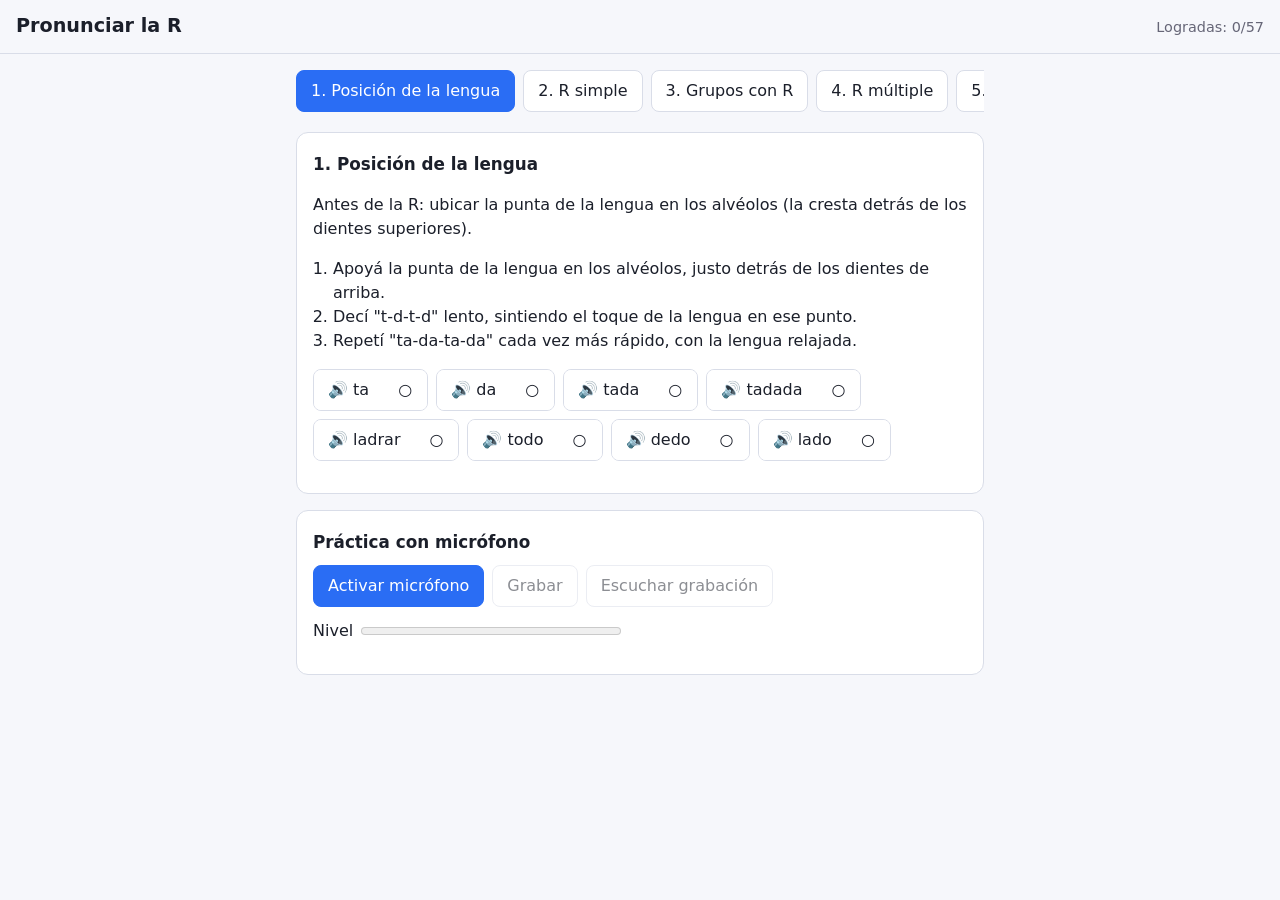
==== app/index.html @ efc909ca "Add PWA MVP for practicing R pronunciation Lessons from tongue position to rolled R and phrases, TTS" ====
<!doctype html>
<html lang="es">
<head>
<meta charset="utf-8">
<meta name="viewport" content="width=device-width, initial-scale=1">
<title>Pronunciar la R</title>
<meta name="theme-color" content="#2a6df4">
<link rel="manifest" href="manifest.webmanifest">
<link rel="icon" href="icon.svg">
<link rel="stylesheet" href="style.css">
</head>
<body>
<header><h1>Pronunciar la R</h1><div id="total" class="muted"></div></header>
<main>
  <nav id="lessons" aria-label="Lecciones"></nav>
  <section id="lesson"></section>
  <section id="recorder" class="card" hidden>
    <h2>Práctica con micrófono</h2>
    <div class="row">
      <button id="micBtn" class="primary">Activar micrófono</button>
      <button id="recBtn" disabled>Grabar</button>
      <button id="playBtn" disabled>Escuchar grabación</button>
    </div>
    <label>Nivel <meter id="level" min="0" max="1" value="0"></meter></label>
    <div id="trillBox" hidden>
      <label>Vibración <meter id="trill" min="0" max="1" low="0.2" high="0.4" optimum="0.6" value="0"></meter></label>
      <div id="trillStatus" class="muted"></div>
    </div>
    <p class="muted" id="micMsg"></p>
  </section>
</main>
<script src="dsp.js"></script>
<script src="lessons.js"></script>
<script src="app.js"></script>
</body>
</html>
---- app/style.css ----
:root{--bg:#f6f7fb;--fg:#1b1f2a;--card:#fff;--muted:#667;--accent:#2a6df4;--ok:#1e9e5a;--bd:#d9dde8}
@media (prefers-color-scheme:dark){:root{--bg:#10131a;--fg:#e8eaf2;--card:#1a1f2b;--muted:#9aa3b5;--accent:#6c9bff;--ok:#43c985;--bd:#2c3345}}
*{box-sizing:border-box}
body{margin:0;background:var(--bg);color:var(--fg);font:16px/1.5 system-ui,sans-serif}
header{display:flex;justify-content:space-between;align-items:baseline;padding:12px 16px;border-bottom:1px solid var(--bd)}
h1{font-size:1.2rem;margin:0}h2{font-size:1.05rem;margin:.2rem 0 .6rem}
main{max-width:720px;margin:0 auto;padding:16px;display:grid;gap:16px}
.muted{color:var(--muted);font-size:.9rem}
.card{background:var(--card);border:1px solid var(--bd);border-radius:12px;padding:16px}
nav{display:flex;gap:8px;overflow-x:auto;padding-bottom:4px}
nav button{white-space:nowrap}
button{font:inherit;padding:8px 14px;border-radius:8px;border:1px solid var(--bd);background:var(--card);color:var(--fg);cursor:pointer}
button.primary,nav button[aria-current=true]{background:var(--accent);color:#fff;border-color:var(--accent)}
button:disabled{opacity:.5;cursor:default}
button.rec{background:#d33;color:#fff;border-color:#d33}
.row{display:flex;gap:8px;flex-wrap:wrap;margin-bottom:12px}
.words{display:flex;flex-wrap:wrap;gap:8px;list-style:none;padding:0}
.word{display:flex;border:1px solid var(--bd);border-radius:8px;overflow:hidden}
.word button{border:0;border-radius:0}
.word .done{min-width:44px}
.word.ok{border-color:var(--ok)}.word.ok .done{color:var(--ok);font-weight:700}
label{display:flex;gap:8px;align-items:center;margin:6px 0}
meter{width:100%;max-width:260px;height:16px}
ol{padding-left:20px}
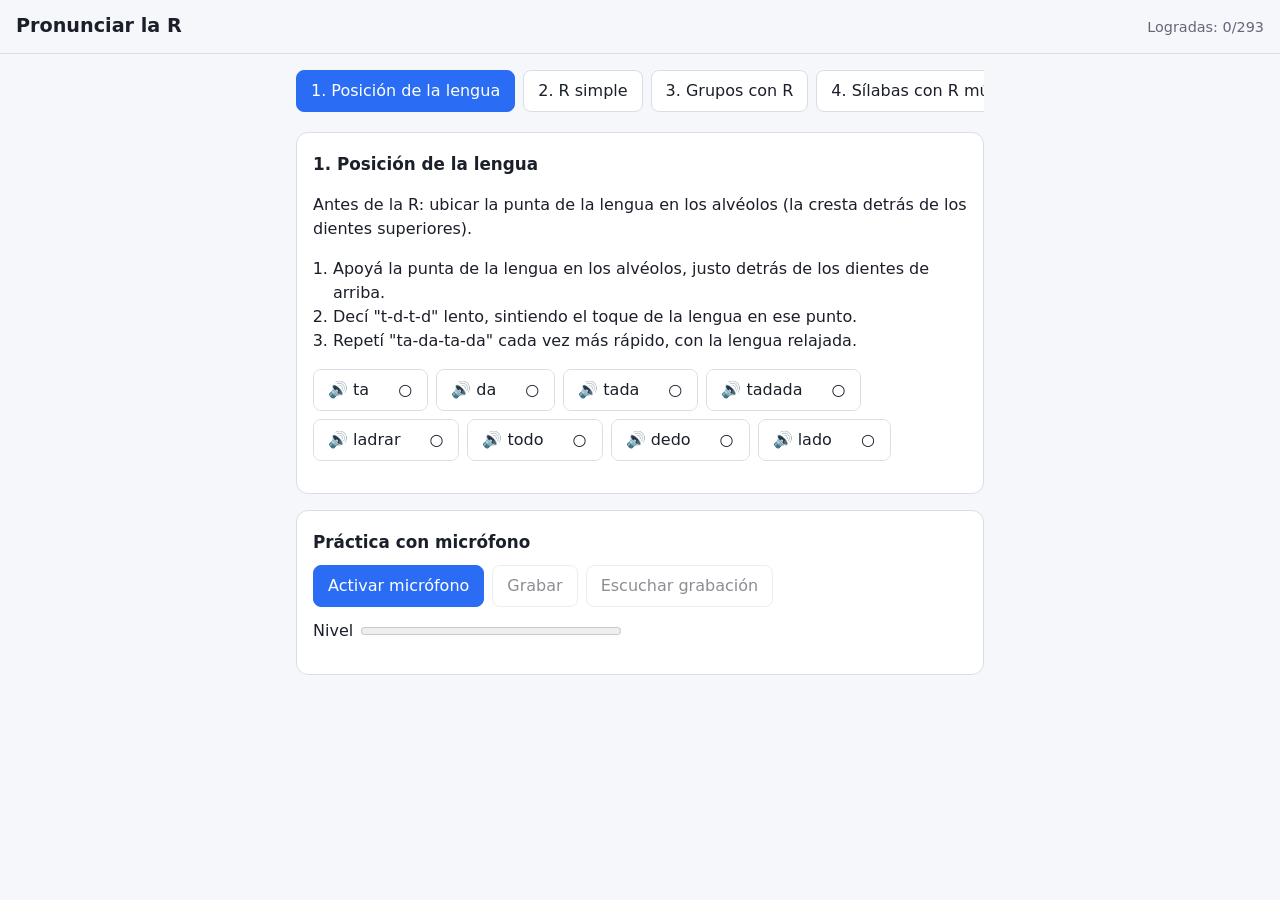
==== commit 184c1526: "Add word lists from user PDF and split-the-double-R method Syllable drills, 14 word blocks with 'ar " ====
--- a/app/index.html
+++ b/app/index.html
@@ -30,6 +30,7 @@
   </section>
 </main>
 <script src="dsp.js"></script>
+<script src="split.js"></script>
 <script src="lessons.js"></script>
 <script src="app.js"></script>
 </body>
--- a/app/style.css
+++ b/app/style.css
@@ -22,3 +22,8 @@
 label{display:flex;gap:8px;align-items:center;margin:6px 0}
 meter{width:100%;max-width:260px;height:16px}
 ol{padding-left:20px}
+h3{font-size:.95rem;margin:1rem 0 .4rem;color:var(--muted)}
+.words.texts{flex-direction:column}
+.word button.long{text-align:left;white-space:pre-line;flex:1}
+.words.texts .word{width:100%}
+.word button.static{opacity:1;color:var(--fg);cursor:default}
